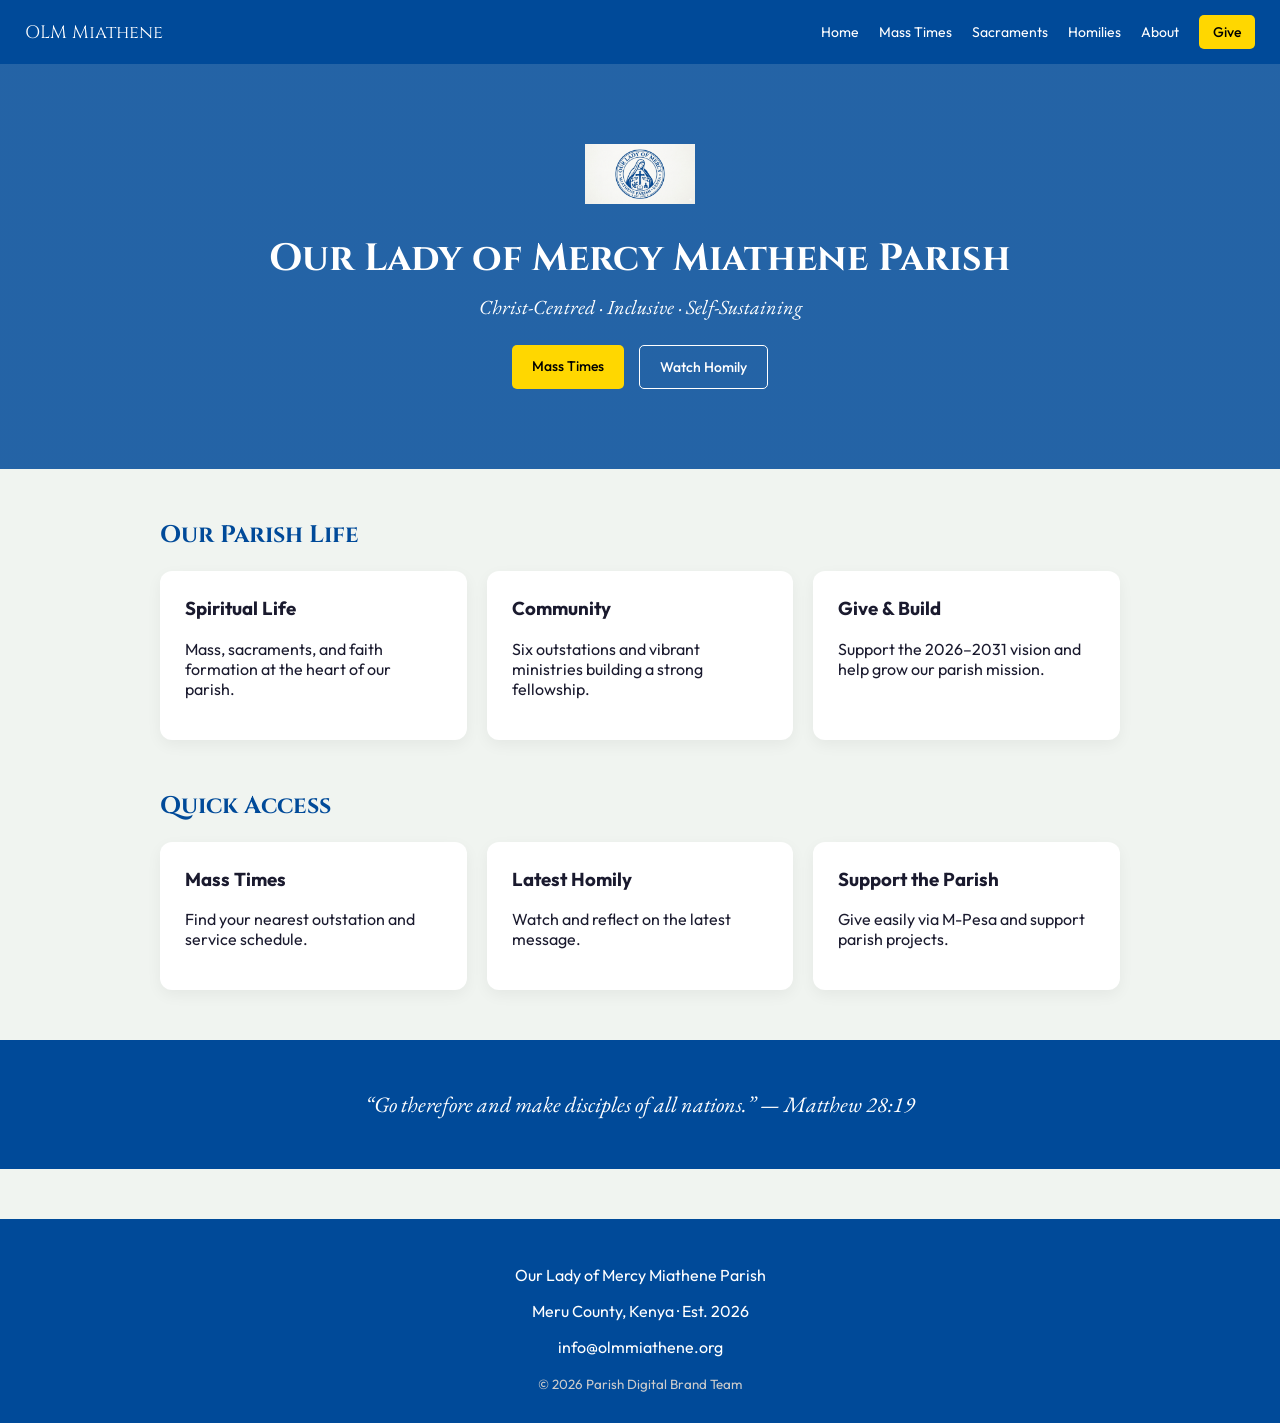
==== index.html @ ca1ac69a "Add files via upload" ====
<!DOCTYPE html>
<html lang="en">
<head>
<meta charset="UTF-8" />
<meta name="viewport" content="width=device-width, initial-scale=1.0"/>
<title>Our Lady of Mercy Miathene Parish</title>

<link href="https://fonts.googleapis.com/css2?family=Cinzel:wght@400;700&family=EB+Garamond:ital@1&family=Outfit:wght@300;400;500&display=swap" rel="stylesheet">

<style>
:root {
  --primary:#004A99;
  --secondary:#2E7D32;
  --accent:#FFD700;
  --bg:#F0F4F0;
  --surface:#FFFFFF;
  --text:#1A1A2E;
  --muted:#5A5A6A;
}

* { box-sizing: border-box; }

body {
  margin:0;
  font-family:'Outfit', sans-serif;
  background:var(--bg);
  color:var(--text);
}

/* NAV */
nav {
  background:var(--primary);
  color:white;
  display:flex;
  justify-content:space-between;
  align-items:center;
  padding:15px 25px;
  flex-wrap:wrap;
}

nav .logo {
  font-family:'Cinzel';
  font-size:18px;
}

nav .links {
  display:flex;
  gap:20px;
  align-items:center;
}

nav a {
  color:white;
  text-decoration:none;
  font-size:14px;
}

nav .give {
  background:var(--accent);
  color:#000;
  padding:8px 14px;
  border-radius:5px;
  font-weight:500;
}

/* HERO */
.hero {
  background:linear-gradient(rgba(0,74,153,0.85), rgba(0,74,153,0.85)),
  url('https://images.unsplash.com/photo-1507692049790-de58290a4334?q=80&w=1200');
  background-size:cover;
  background-position:center;
  text-align:center;
  color:white;
  padding:80px 20px;
}

.hero img {
  width:110px;
  margin-bottom:15px;
}

.hero h1 {
  font-family:'Cinzel';
  font-size:38px;
  margin:10px 0;
}

.hero .sub {
  font-family:'EB Garamond';
  font-style:italic;
  font-size:20px;
  margin-bottom:25px;
}

.hero .cta {
  display:flex;
  justify-content:center;
  gap:15px;
  flex-wrap:wrap;
}

.btn {
  padding:12px 20px;
  border-radius:5px;
  text-decoration:none;
  font-weight:500;
  font-size:14px;
}

.btn-primary {
  background:var(--accent);
  color:#000;
}

.btn-outline {
  border:1px solid white;
  color:white;
}

/* SECTIONS */
.section {
  max-width:1000px;
  margin:50px auto;
  padding:0 20px;
}

.section h2 {
  font-family:'Cinzel';
  color:var(--primary);
  margin-bottom:20px;
}

/* CARDS */
.grid {
  display:grid;
  grid-template-columns:repeat(auto-fit, minmax(250px,1fr));
  gap:20px;
}

.card {
  background:var(--surface);
  padding:25px;
  border-radius:12px;
  box-shadow:0 5px 15px rgba(0,0,0,0.05);
}

.card h3 {
  margin-top:0;
}

/* SCRIPTURE */
.scripture {
  background:var(--primary);
  color:white;
  text-align:center;
  padding:50px 20px;
  font-family:'EB Garamond';
  font-style:italic;
  font-size:22px;
}

/* FOOTER */
.footer {
  background:var(--primary);
  color:white;
  padding:30px 20px;
  text-align:center;
  margin-top:50px;
}

.footer small {
  color:#ccc;
}

/* MOBILE */
@media(max-width:600px){
  .hero h1 { font-size:28px; }
}

</style>
</head>

<body>

<!-- NAV -->
<nav>
  <div class="logo">OLM Miathene</div>
  <div class="links">
    <a href="#">Home</a>
    <a href="#">Mass Times</a>
    <a href="#">Sacraments</a>
    <a href="#">Homilies</a>
    <a href="#">About</a>
    <a href="#" class="give">Give</a>
  </div>
</nav>

<!-- HERO -->
<section class="hero">
  <img src="logo.png" alt="Parish Logo">
  <h1>Our Lady of Mercy Miathene Parish</h1>
  <div class="sub">Christ-Centred · Inclusive · Self-Sustaining</div>

  <div class="cta">
    <a href="#" class="btn btn-primary">Mass Times</a>
    <a href="#" class="btn btn-outline">Watch Homily</a>
  </div>
</section>

<!-- PILLARS -->
<div class="section">
  <h2>Our Parish Life</h2>
  <div class="grid">
    <div class="card">
      <h3>Spiritual Life</h3>
      <p>Mass, sacraments, and faith formation at the heart of our parish.</p>
    </div>
    <div class="card">
      <h3>Community</h3>
      <p>Six outstations and vibrant ministries building a strong fellowship.</p>
    </div>
    <div class="card">
      <h3>Give & Build</h3>
      <p>Support the 2026–2031 vision and help grow our parish mission.</p>
    </div>
  </div>
</div>

<!-- QUICK INFO -->
<div class="section">
  <h2>Quick Access</h2>
  <div class="grid">
    <div class="card">
      <h3>Mass Times</h3>
      <p>Find your nearest outstation and service schedule.</p>
    </div>
    <div class="card">
      <h3>Latest Homily</h3>
      <p>Watch and reflect on the latest message.</p>
    </div>
    <div class="card">
      <h3>Support the Parish</h3>
      <p>Give easily via M-Pesa and support parish projects.</p>
    </div>
  </div>
</div>

<!-- SCRIPTURE -->
<div class="scripture">
  “Go therefore and make disciples of all nations.” — Matthew 28:19
</div>

<!-- FOOTER -->
<div class="footer">
  <p>Our Lady of Mercy Miathene Parish</p>
  <p>Meru County, Kenya · Est. 2026</p>
  <p>info@olmmiathene.org</p>
  <small>© 2026 Parish Digital Brand Team</small>
</div>

</body>
</html>
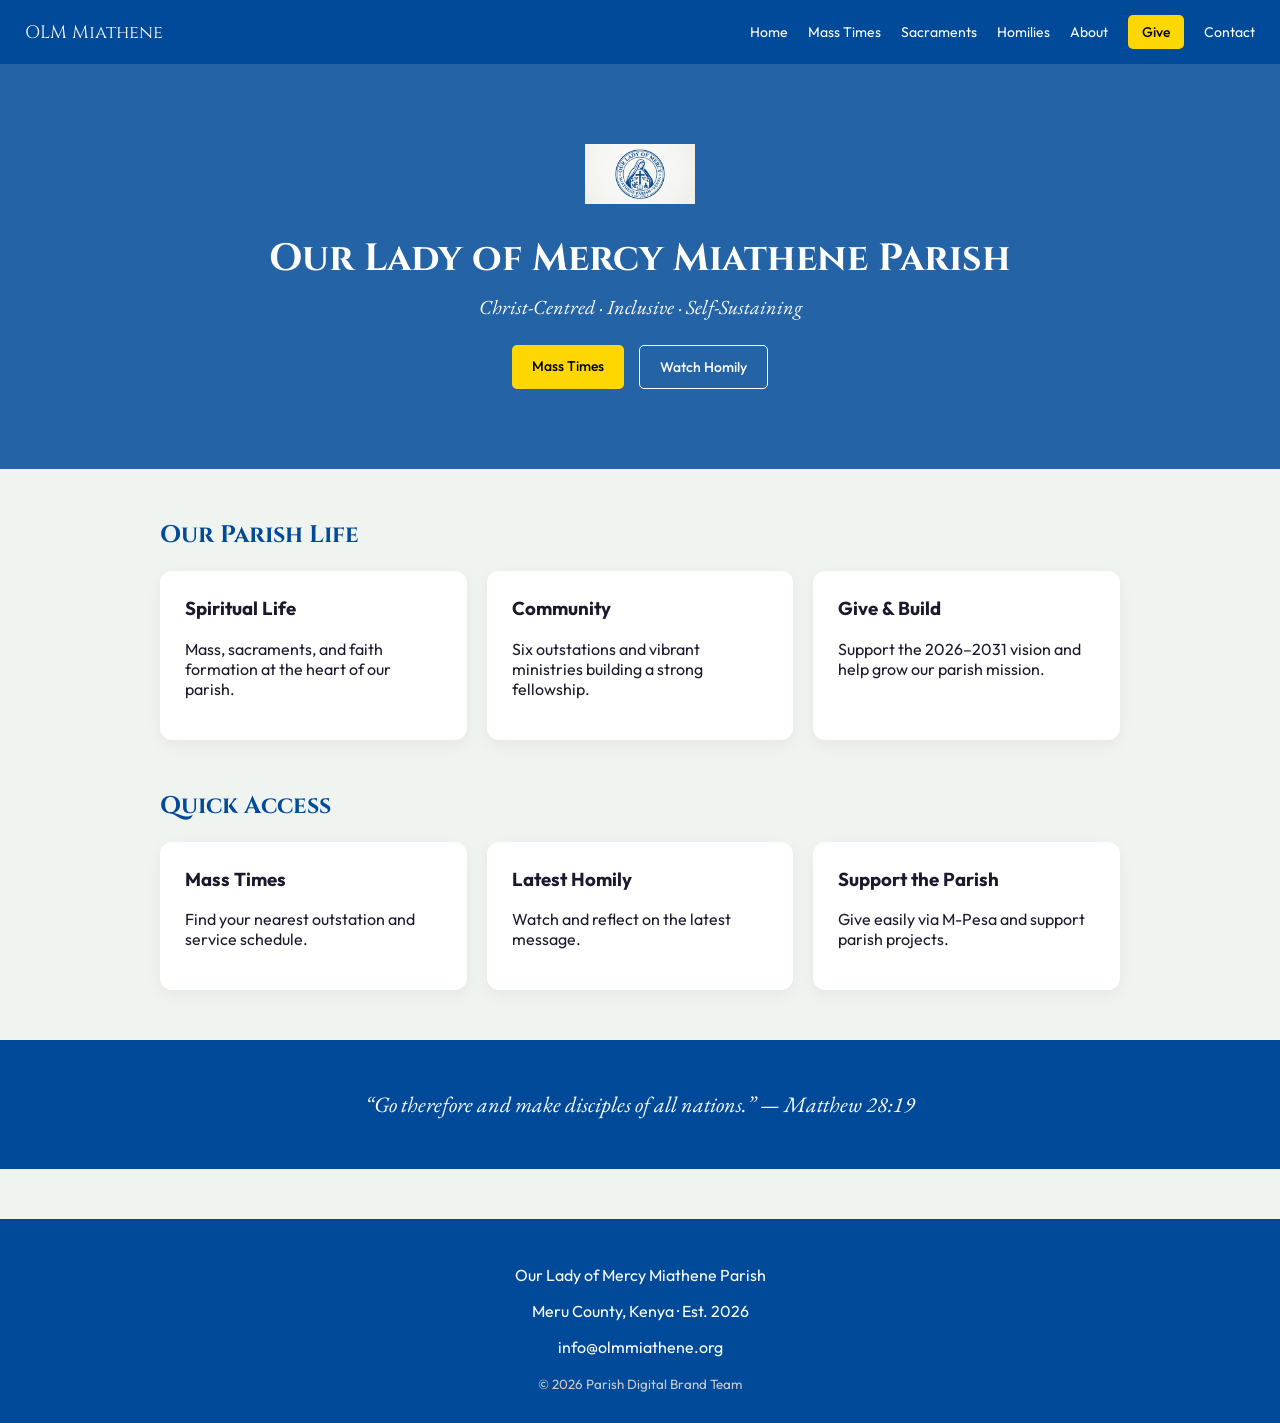
==== commit 37f60693: "Update navigation links to point to correct pages" ====
--- a/index.html
+++ b/index.html
@@ -186,12 +186,13 @@
 <nav>
   <div class="logo">OLM Miathene</div>
   <div class="links">
-    <a href="#">Home</a>
-    <a href="#">Mass Times</a>
-    <a href="#">Sacraments</a>
-    <a href="#">Homilies</a>
-    <a href="#">About</a>
-    <a href="#" class="give">Give</a>
+    <a href="index.html">Home</a>
+    <a href="mass-times.html">Mass Times</a>
+    <a href="sacraments.html">Sacraments</a>
+    <a href="homilies.html">Homilies</a>
+    <a href="about.html">About</a>
+    <a href="give.html" class="give">Give</a>
+    <a href="contact.html">Contact</a>
   </div>
 </nav>
 
@@ -259,4 +260,4 @@
 </div>
 
 </body>
-</html>+</html>
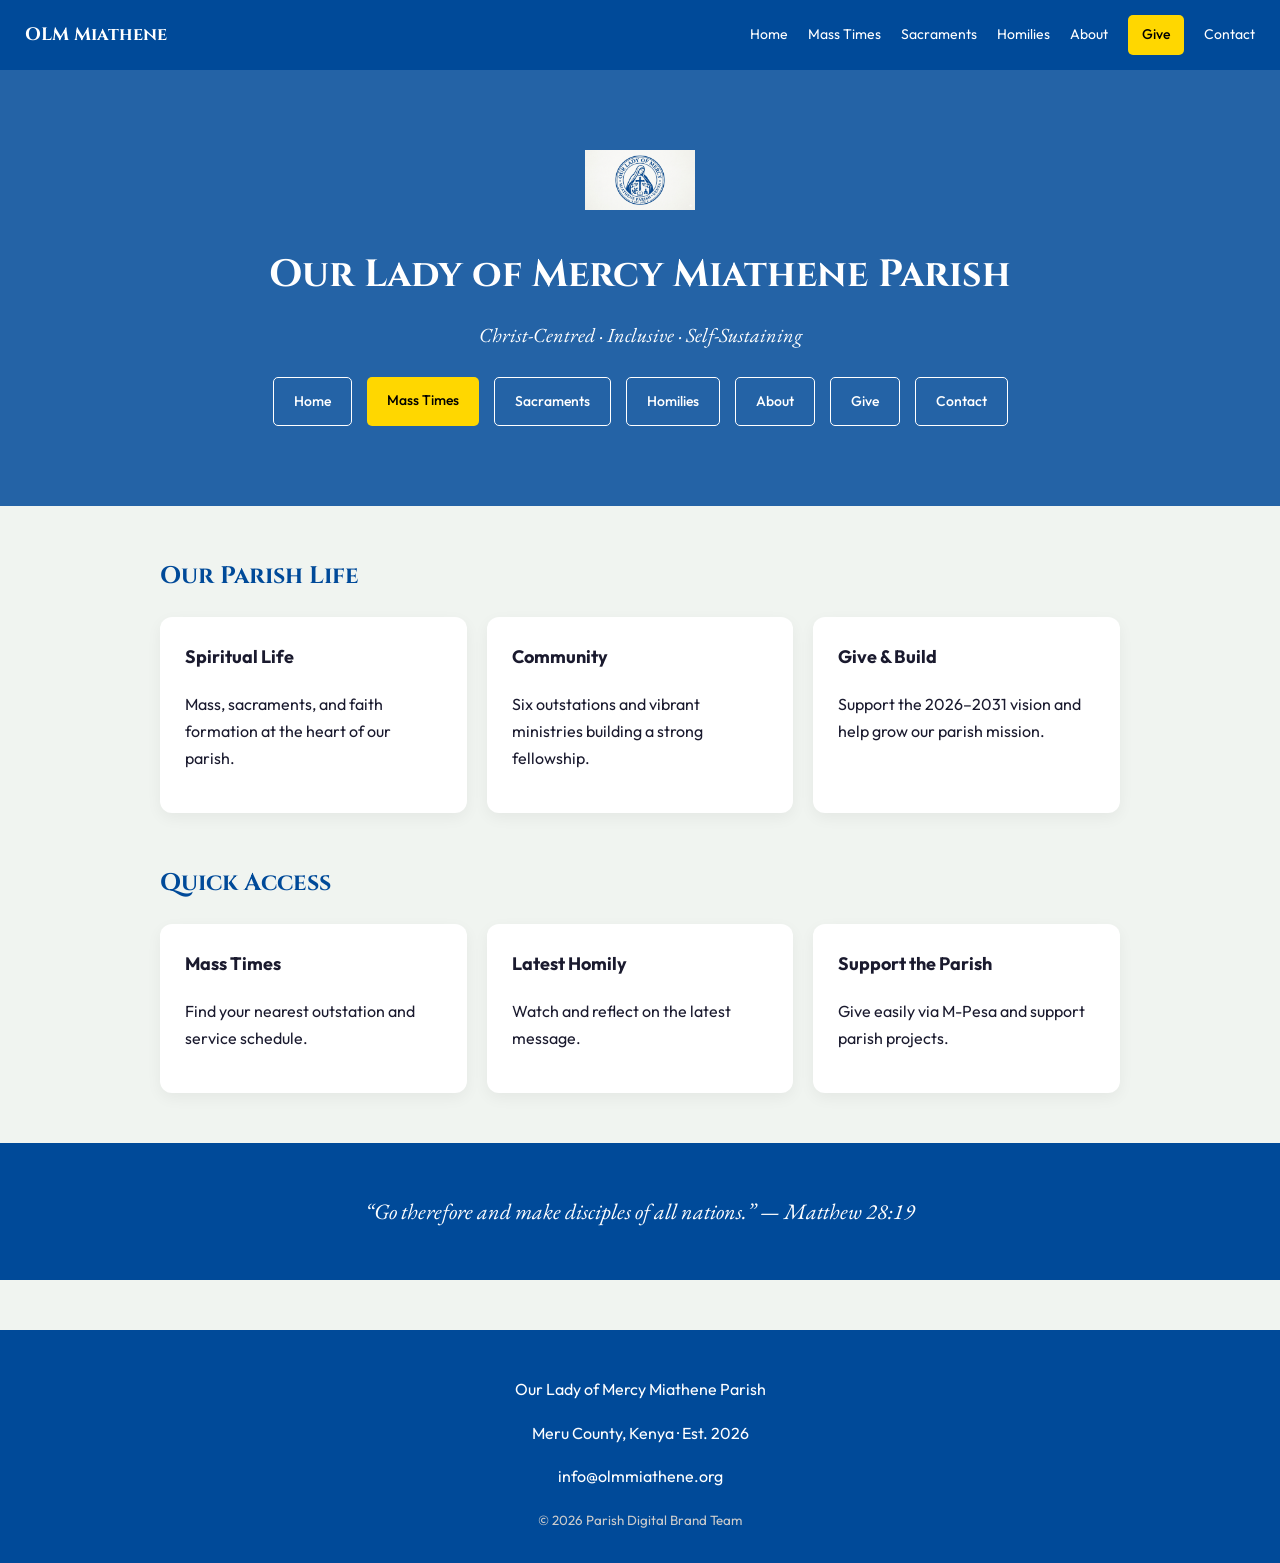
==== commit 1bef3ad9: "Enhance button interactions and mobile styles Added interactive buttons and improved mobile responsi" ====
--- a/index.html
+++ b/index.html
@@ -6,6 +6,8 @@
 <title>Our Lady of Mercy Miathene Parish</title>
 
 <link href="https://fonts.googleapis.com/css2?family=Cinzel:wght@400;700&family=EB+Garamond:ital@1&family=Outfit:wght@300;400;500&display=swap" rel="stylesheet">
+
+<link rel="stylesheet" href="style.css">
 
 <style>
 :root {
@@ -117,6 +119,24 @@
   color:white;
 }
 
+/* Interactive Buttons */
+a.btn:hover {
+  transform: scale(1.05);
+  transition: all 0.2s ease-in-out;
+}
+
+@media(max-width:600px){
+  .hero h1 { font-size:28px; }
+  .cta {
+    flex-direction: column;
+    gap: 10px;
+  }
+  .btn {
+    width: 100%;
+    text-align: center;
+  }
+}
+
 /* SECTIONS */
 .section {
   max-width:1000px;
@@ -142,6 +162,9 @@
   padding:25px;
   border-radius:12px;
   box-shadow:0 5px 15px rgba(0,0,0,0.05);
+  text-decoration:none;
+  color: inherit;
+  display:block;
 }
 
 .card h3 {
@@ -171,12 +194,6 @@
 .footer small {
   color:#ccc;
 }
-
-/* MOBILE */
-@media(max-width:600px){
-  .hero h1 { font-size:28px; }
-}
-
 </style>
 </head>
 
@@ -203,8 +220,13 @@
   <div class="sub">Christ-Centred · Inclusive · Self-Sustaining</div>
 
   <div class="cta">
-    <a href="#" class="btn btn-primary">Mass Times</a>
-    <a href="#" class="btn btn-outline">Watch Homily</a>
+    <a href="index.html" class="btn btn-outline">Home</a>
+    <a href="mass-times.html" class="btn btn-primary">Mass Times</a>
+    <a href="sacraments.html" class="btn btn-outline">Sacraments</a>
+    <a href="homilies.html" class="btn btn-outline">Homilies</a>
+    <a href="about.html" class="btn btn-outline">About</a>
+    <a href="give.html" class="btn btn-outline">Give</a>
+    <a href="contact.html" class="btn btn-outline">Contact</a>
   </div>
 </section>
 
@@ -231,18 +253,18 @@
 <div class="section">
   <h2>Quick Access</h2>
   <div class="grid">
-    <div class="card">
+    <a href="mass-times.html" class="card">
       <h3>Mass Times</h3>
       <p>Find your nearest outstation and service schedule.</p>
-    </div>
-    <div class="card">
+    </a>
+    <a href="homilies.html" class="card">
       <h3>Latest Homily</h3>
       <p>Watch and reflect on the latest message.</p>
-    </div>
-    <div class="card">
+    </a>
+    <a href="give.html" class="card">
       <h3>Support the Parish</h3>
       <p>Give easily via M-Pesa and support parish projects.</p>
-    </div>
+    </a>
   </div>
 </div>
 
--- a/style.css
+++ b/style.css
@@ -0,0 +1,223 @@
+/* BRAND COLORS */
+:root {
+  --primary:#004A99;
+  --secondary:#2E7D32;
+  --accent:#FFD700;
+  --bg:#F0F4F0;
+  --surface:#FFFFFF;
+  --text:#1A1A2E;
+  --muted:#5A5A6A;
+}
+
+/* RESET */
+* {
+  box-sizing: border-box;
+}
+
+body {
+  margin:0;
+  font-family:'Outfit', sans-serif;
+  background:var(--bg);
+  color:var(--text);
+  line-height:1.7;
+}
+
+/* NAV */
+nav {
+  background:var(--primary);
+  color:white;
+  display:flex;
+  justify-content:space-between;
+  align-items:center;
+  padding:15px 25px;
+  flex-wrap:wrap;
+}
+
+nav .logo {
+  font-family:'Cinzel', serif;
+  font-size:18px;
+  font-weight:700;
+}
+
+nav .links {
+  display:flex;
+  gap:20px;
+  align-items:center;
+  flex-wrap:wrap;
+}
+
+nav a {
+  color:white;
+  text-decoration:none;
+  font-size:14px;
+}
+
+nav a:hover {
+  opacity:0.8;
+}
+
+nav .give {
+  background:var(--accent);
+  color:#000;
+  padding:8px 14px;
+  border-radius:5px;
+  font-weight:500;
+}
+
+/* HERO */
+.hero {
+  background:linear-gradient(rgba(0,74,153,0.85), rgba(0,74,153,0.85)),
+  url('https://images.unsplash.com/photo-1507692049790-de58290a4334?q=80&w=1200');
+  background-size:cover;
+  background-position:center;
+  text-align:center;
+  color:white;
+  padding:80px 20px;
+}
+
+.hero img {
+  width:110px;
+  margin-bottom:15px;
+}
+
+.hero h1 {
+  font-family:'Cinzel', serif;
+  font-size:40px;
+  margin:10px 0;
+}
+
+.hero .sub {
+  font-family:'EB Garamond', serif;
+  font-style:italic;
+  font-size:20px;
+  margin-bottom:25px;
+}
+
+.hero .cta {
+  display:flex;
+  justify-content:center;
+  gap:15px;
+  flex-wrap:wrap;
+}
+
+/* BUTTONS */
+.btn {
+  padding:12px 20px;
+  border-radius:5px;
+  text-decoration:none;
+  font-weight:500;
+  font-size:14px;
+}
+
+.btn-primary {
+  background:var(--accent);
+  color:#000;
+}
+
+.btn-outline {
+  border:1px solid white;
+  color:white;
+}
+
+/* QUICK INFO BAR */
+.quick-info {
+  background:var(--primary);
+  color:white;
+  text-align:center;
+  padding:10px;
+  font-size:14px;
+}
+
+/* SECTIONS */
+.section {
+  max-width:1000px;
+  margin:50px auto;
+  padding:0 20px;
+}
+
+.section h2 {
+  font-family:'Cinzel', serif;
+  color:var(--primary);
+  margin-bottom:20px;
+}
+
+/* GRID & CARDS */
+.grid {
+  display:grid;
+  grid-template-columns:repeat(auto-fit, minmax(250px,1fr));
+  gap:20px;
+}
+
+.card {
+  background:var(--surface);
+  padding:25px;
+  border-radius:12px;
+  box-shadow:0 5px 15px rgba(0,0,0,0.05);
+}
+
+.card h3 {
+  margin-top:0;
+  font-size:18px;
+  /* Give Page Card Styling */
+.give .card {
+  border-top: 5px solid var(--primary); /* default blue */
+  transition: transform 0.3s, box-shadow 0.3s;
+}
+
+.give .card:hover {
+  transform: translateY(-5px);
+  box-shadow: 0 10px 25px rgba(0,0,0,0.1);
+}
+
+/* Specific card accents */
+.give .card-mpesa { border-top-color: var(--accent); }       /* Gold */
+.give .card-bank { border-top-color: var(--secondary); }     /* Green */
+.give .card-project { border-top-color: var(--primary); }    /* Blue */
+}
+
+/* SCRIPTURE */
+.scripture {
+  background:var(--primary);
+  color:white;
+  text-align:center;
+  padding:50px 20px;
+  font-family:'EB Garamond', serif;
+  font-style:italic;
+  font-size:22px;
+}
+
+/* FOOTER */
+.footer {
+  background:var(--primary);
+  color:white;
+  padding:30px 20px;
+  text-align:center;
+  margin-top:50px;
+}
+
+.footer a {
+  color:white;
+  text-decoration:none;
+}
+
+.footer a:hover {
+  text-decoration:underline;
+}
+
+.footer small {
+  color:#ccc;
+}
+
+/* MOBILE */
+@media(max-width:600px){
+  .hero h1 { font-size:28px; }
+  nav {
+    flex-direction:column;
+    align-items:flex-start;
+  }
+  nav .links {
+    flex-direction:column;
+    gap:10px;
+    margin-top:10px;
+  }
+}
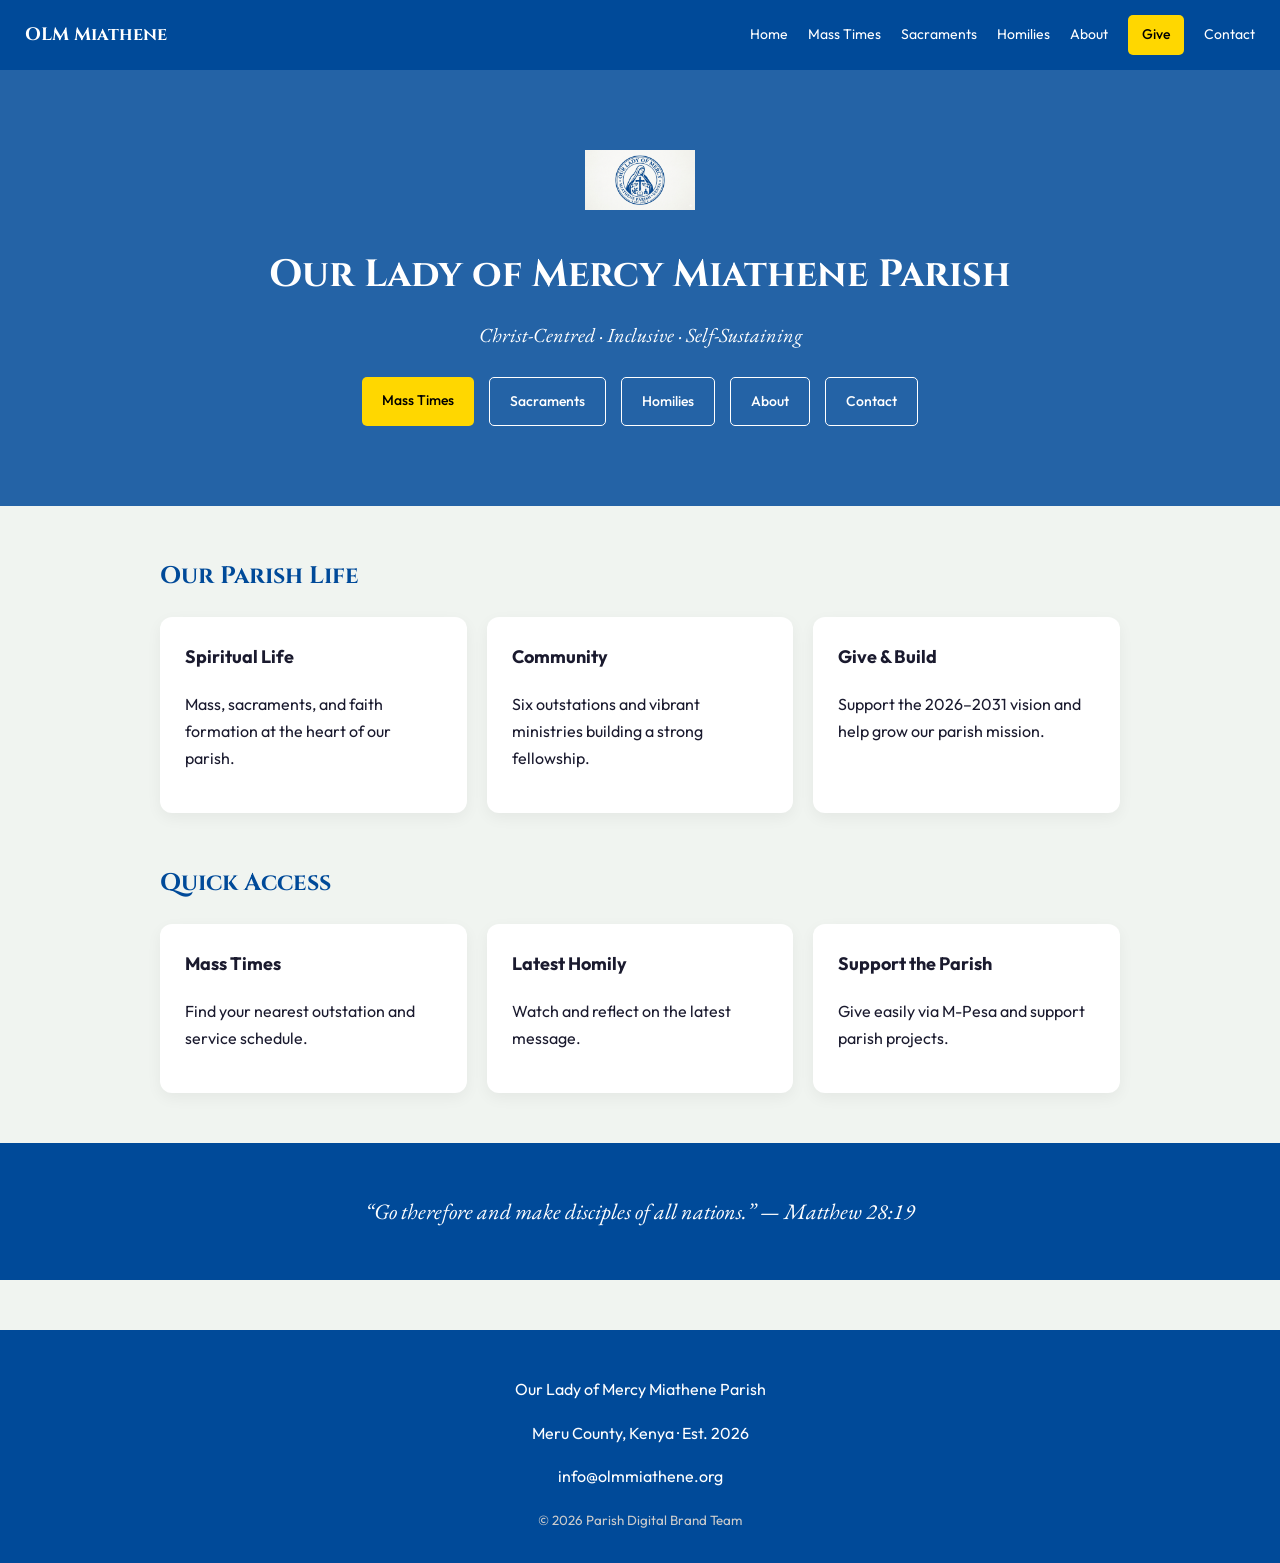
==== commit 051b895b: "Update index.html" ====
--- a/index.html
+++ b/index.html
@@ -219,30 +219,28 @@
   <h1>Our Lady of Mercy Miathene Parish</h1>
   <div class="sub">Christ-Centred · Inclusive · Self-Sustaining</div>
 
-  <div class="cta">
-    <a href="index.html" class="btn btn-outline">Home</a>
-    <a href="mass-times.html" class="btn btn-primary">Mass Times</a>
-    <a href="sacraments.html" class="btn btn-outline">Sacraments</a>
-    <a href="homilies.html" class="btn btn-outline">Homilies</a>
-    <a href="about.html" class="btn btn-outline">About</a>
-    <a href="give.html" class="btn btn-outline">Give</a>
-    <a href="contact.html" class="btn btn-outline">Contact</a>
-  </div>
+<div class="cta">
+  <a href="mass-times.html" class="btn btn-primary">Mass Times</a>
+  <a href="sacraments.html" class="btn btn-outline">Sacraments</a>
+  <a href="homilies.html" class="btn btn-outline">Homilies</a>
+  <a href="about.html" class="btn btn-outline">About</a>
+  <a href="contact.html" class="btn btn-outline">Contact</a>
+</div>
 </section>
 
 <!-- PILLARS -->
 <div class="section">
   <h2>Our Parish Life</h2>
   <div class="grid">
-    <div class="card">
+    <div class="card card-spiritual">
       <h3>Spiritual Life</h3>
       <p>Mass, sacraments, and faith formation at the heart of our parish.</p>
     </div>
-    <div class="card">
+    <div class="card card-community">
       <h3>Community</h3>
       <p>Six outstations and vibrant ministries building a strong fellowship.</p>
     </div>
-    <div class="card">
+    <div class="card card-giving">
       <h3>Give & Build</h3>
       <p>Support the 2026–2031 vision and help grow our parish mission.</p>
     </div>
@@ -253,15 +251,15 @@
 <div class="section">
   <h2>Quick Access</h2>
   <div class="grid">
-    <a href="mass-times.html" class="card">
+    <a href="mass-times.html" class="card card-spiritual">
       <h3>Mass Times</h3>
       <p>Find your nearest outstation and service schedule.</p>
     </a>
-    <a href="homilies.html" class="card">
+    <a href="homilies.html" class="card card-community">
       <h3>Latest Homily</h3>
       <p>Watch and reflect on the latest message.</p>
     </a>
-    <a href="give.html" class="card">
+    <a href="give.html" class="card card-giving">
       <h3>Support the Parish</h3>
       <p>Give easily via M-Pesa and support parish projects.</p>
     </a>
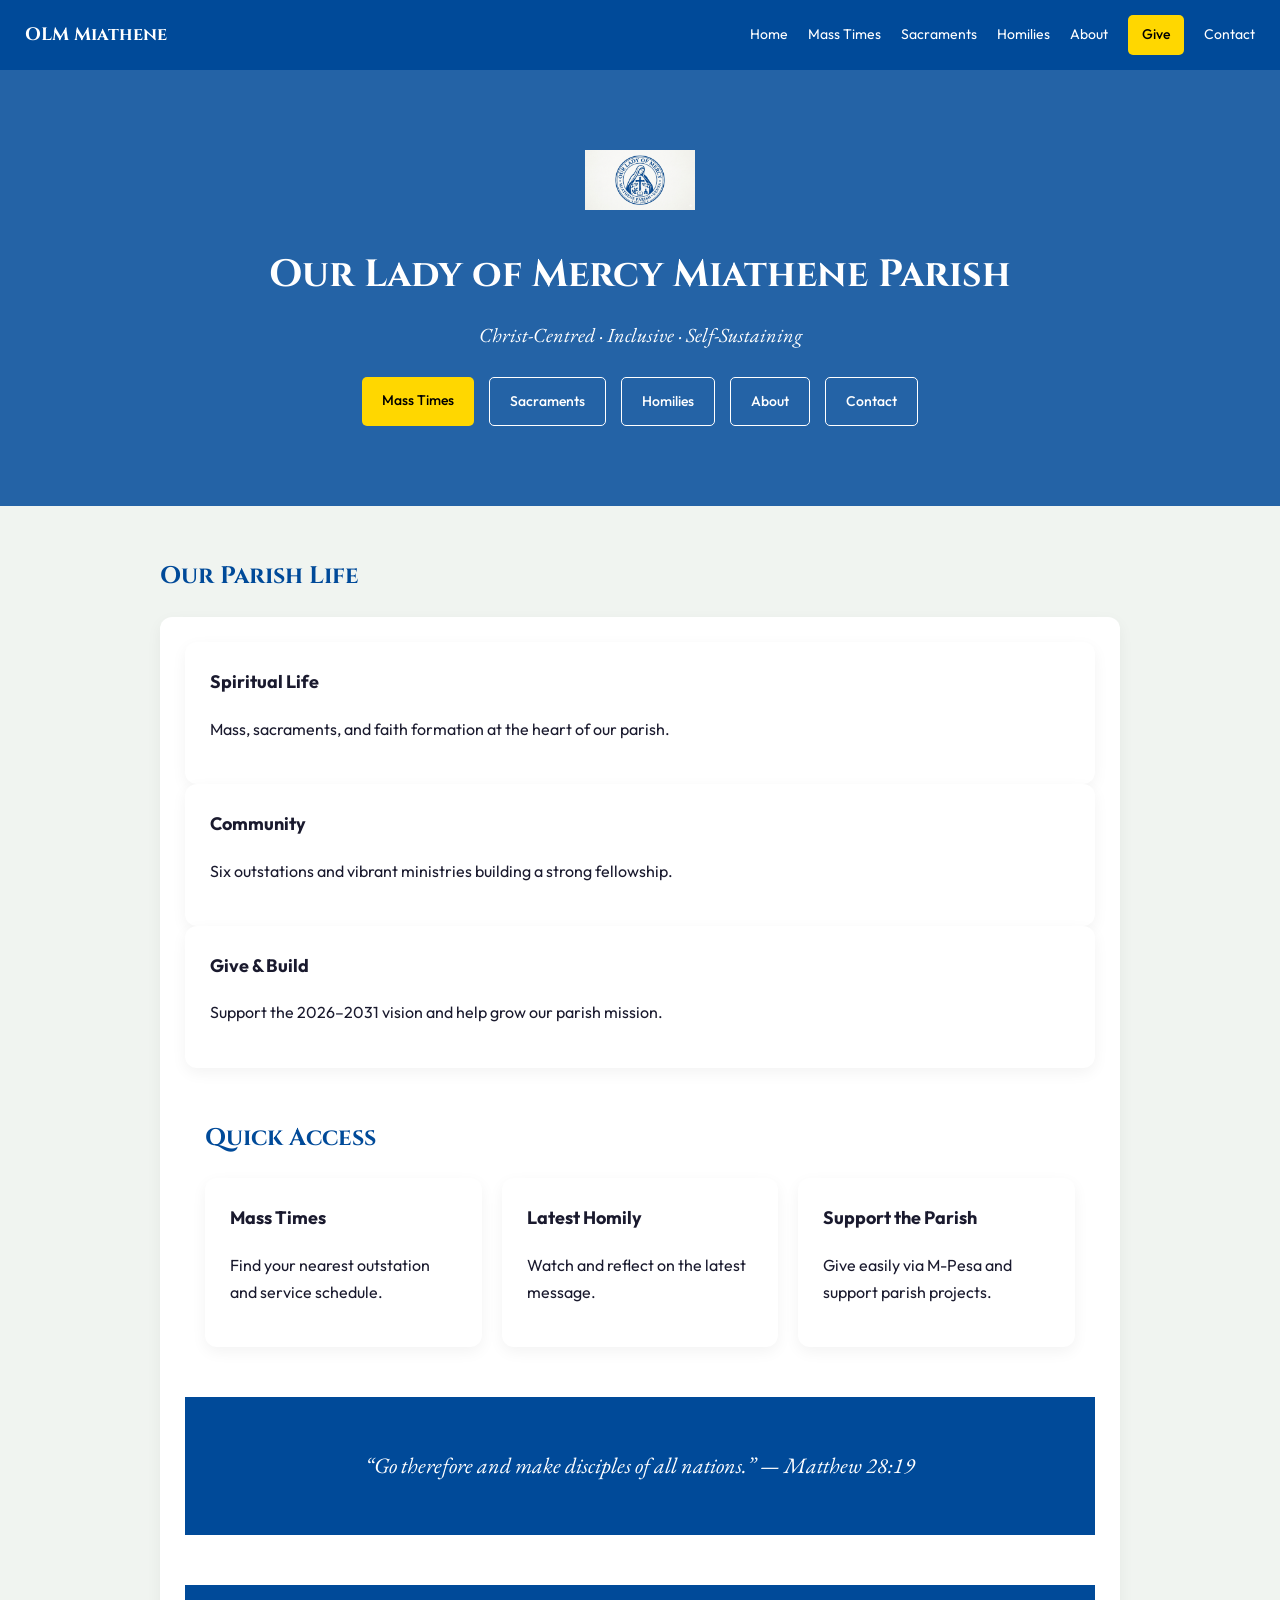
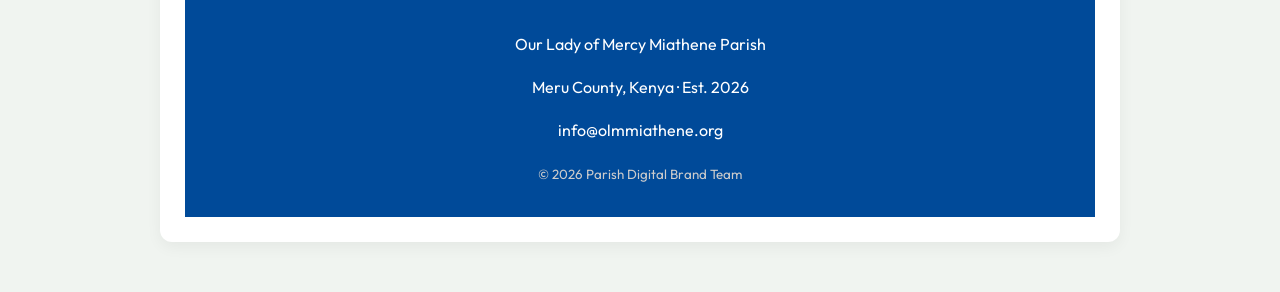
==== commit 4a055975: "Update index.html" ====
--- a/index.html
+++ b/index.html
@@ -233,18 +233,17 @@
   <h2>Our Parish Life</h2>
   <div class="grid">
     <div class="card card-spiritual">
-      <h3>Spiritual Life</h3>
-      <p>Mass, sacraments, and faith formation at the heart of our parish.</p>
-    </div>
-    <div class="card card-community">
-      <h3>Community</h3>
-      <p>Six outstations and vibrant ministries building a strong fellowship.</p>
-    </div>
-    <div class="card card-giving">
-      <h3>Give & Build</h3>
-      <p>Support the 2026–2031 vision and help grow our parish mission.</p>
-    </div>
-  </div>
+<div class="card card-spiritual">
+  <h3>Spiritual Life</h3>
+  <p>Mass, sacraments, and faith formation at the heart of our parish.</p>
+</div>
+<div class="card card-community">
+  <h3>Community</h3>
+  <p>Six outstations and vibrant ministries building a strong fellowship.</p>
+</div>
+<div class="card card-giving">
+  <h3>Give & Build</h3>
+  <p>Support the 2026–2031 vision and help grow our parish mission.</p>
 </div>
 
 <!-- QUICK INFO -->
--- a/style.css
+++ b/style.css
@@ -220,4 +220,73 @@
     gap:10px;
     margin-top:10px;
   }
-}
+  /* ===== THEME COLORS ===== */
+:root {
+  --mercy-blue:#004A99;
+  --altar-gold:#FFD700;
+  --miathene-green:#2E7D32;
+}
+
+/* ===== NAV BUTTON HOVER ===== */
+nav a {
+  transition: all 0.3s ease;
+}
+
+nav a:hover {
+  background: var(--altar-gold);
+  color: #000;
+  transform: scale(1.05);
+}
+
+/* ===== HERO BUTTONS ===== */
+.hero .cta .btn {
+  box-shadow: 0 4px 12px rgba(0,0,0,0.2);
+  transition: transform 0.2s ease, box-shadow 0.2s ease;
+}
+
+.hero .cta .btn:hover {
+  transform: translateY(-3px);
+  box-shadow: 0 8px 20px rgba(0,0,0,0.25);
+}
+
+/* ===== THEMED CARDS ===== */
+.card-spiritual {
+  background: var(--mercy-blue);
+  color: white;
+  border-left: 6px solid var(--altar-gold);
+}
+
+.card-community {
+  background: var(--miathene-green);
+  color: white;
+  border-left: 6px solid var(--altar-gold);
+}
+
+.card-giving {
+  background: var(--altar-gold);
+  color: #000;
+  border-left: 6px solid var(--mercy-blue);
+}
+
+/* ===== QUICK INFO CARD HOVER EFFECT ===== */
+.card:hover {
+  transform: translateY(-5px) rotate(-0.5deg);
+  box-shadow: 0 10px 25px rgba(0,0,0,0.25);
+  transition: all 0.3s ease;
+}
+
+/* ===== MOBILE GRID & BUTTONS ===== */
+@media(max-width:600px){
+  .grid {
+    grid-template-columns:1fr;
+  }
+  nav .links {
+    flex-direction: column;
+    gap:10px;
+  }
+  .hero .cta {
+    flex-direction: column;
+    gap:10px;
+  }
+}
+}
